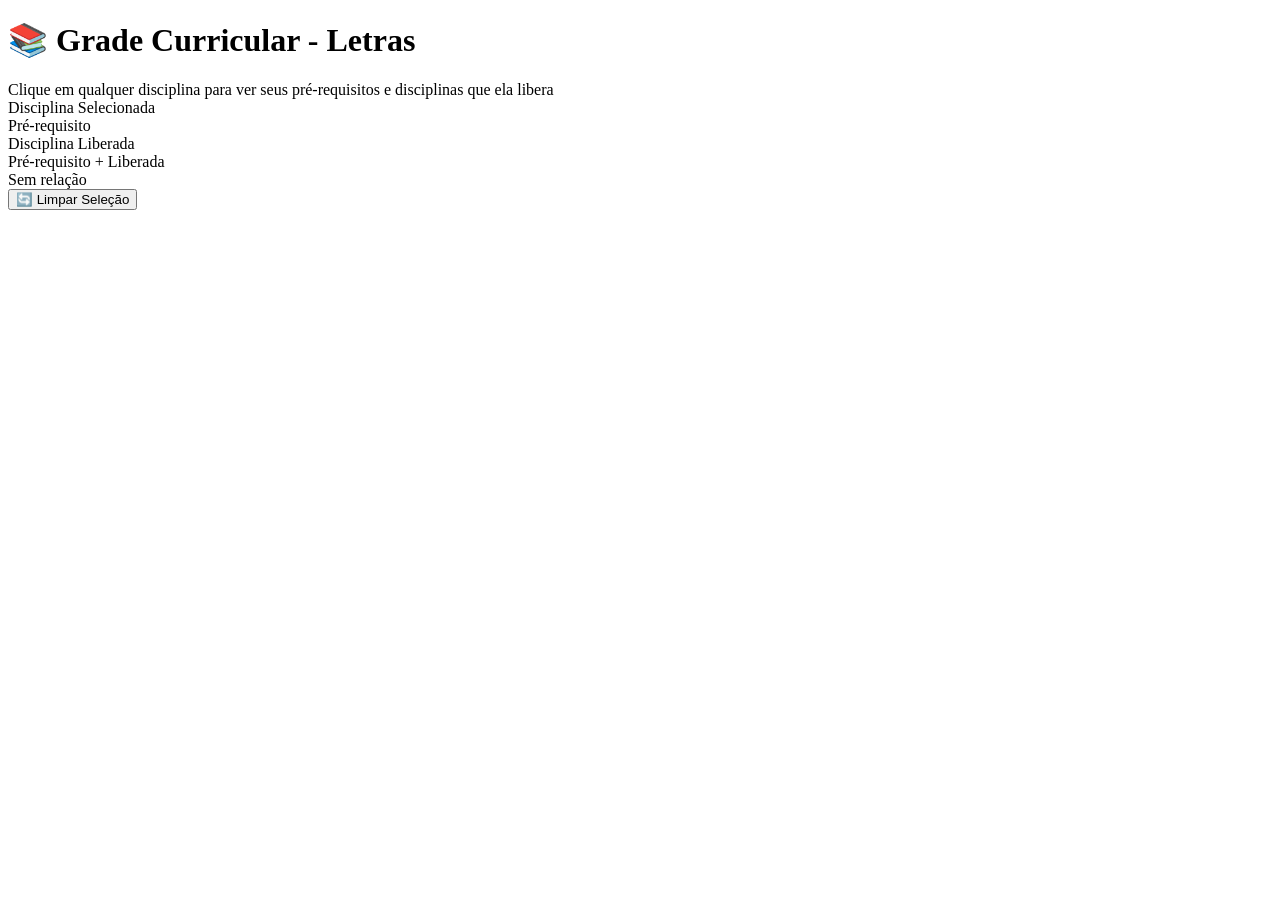
==== basic/index.html @ 06f223c5 "feat: html basic file" ====
<!DOCTYPE html>
<html lang="pt-BR">
<head>
    <meta charset="UTF-8">
    <meta name="viewport" content="width=device-width, initial-scale=1.0">
    <title>Visualização de Currículo - Dependências de Disciplinas</title>
    <link rel="stylesheet" href="styles.css">
</head>
<body>
<div class="container">
    <h1>📚 Grade Curricular - Letras</h1>
    <div class="subtitle">Clique em qualquer disciplina para ver seus pré-requisitos e disciplinas que ela libera</div>

    <div class="legend">
        <div class="legend-item"><div class="legend-color selected"></div><span>Disciplina Selecionada</span></div>
        <div class="legend-item"><div class="legend-color prerequisite"></div><span>Pré-requisito</span></div>
        <div class="legend-item"><div class="legend-color unlocked"></div><span>Disciplina Liberada</span></div>
        <div class="legend-item"><div class="legend-color both"></div><span>Pré-requisito + Liberada</span></div>
        <div class="legend-item"><div class="legend-color" style="background: white;"></div><span>Sem relação</span></div>
    </div>

    <button onclick="resetSelection()">🔄 Limpar Seleção</button>

    <div id="curriculum-container"></div>
</div>

<script src="data.js"></script>
<script src="script.js"></script>
</body>
</html>
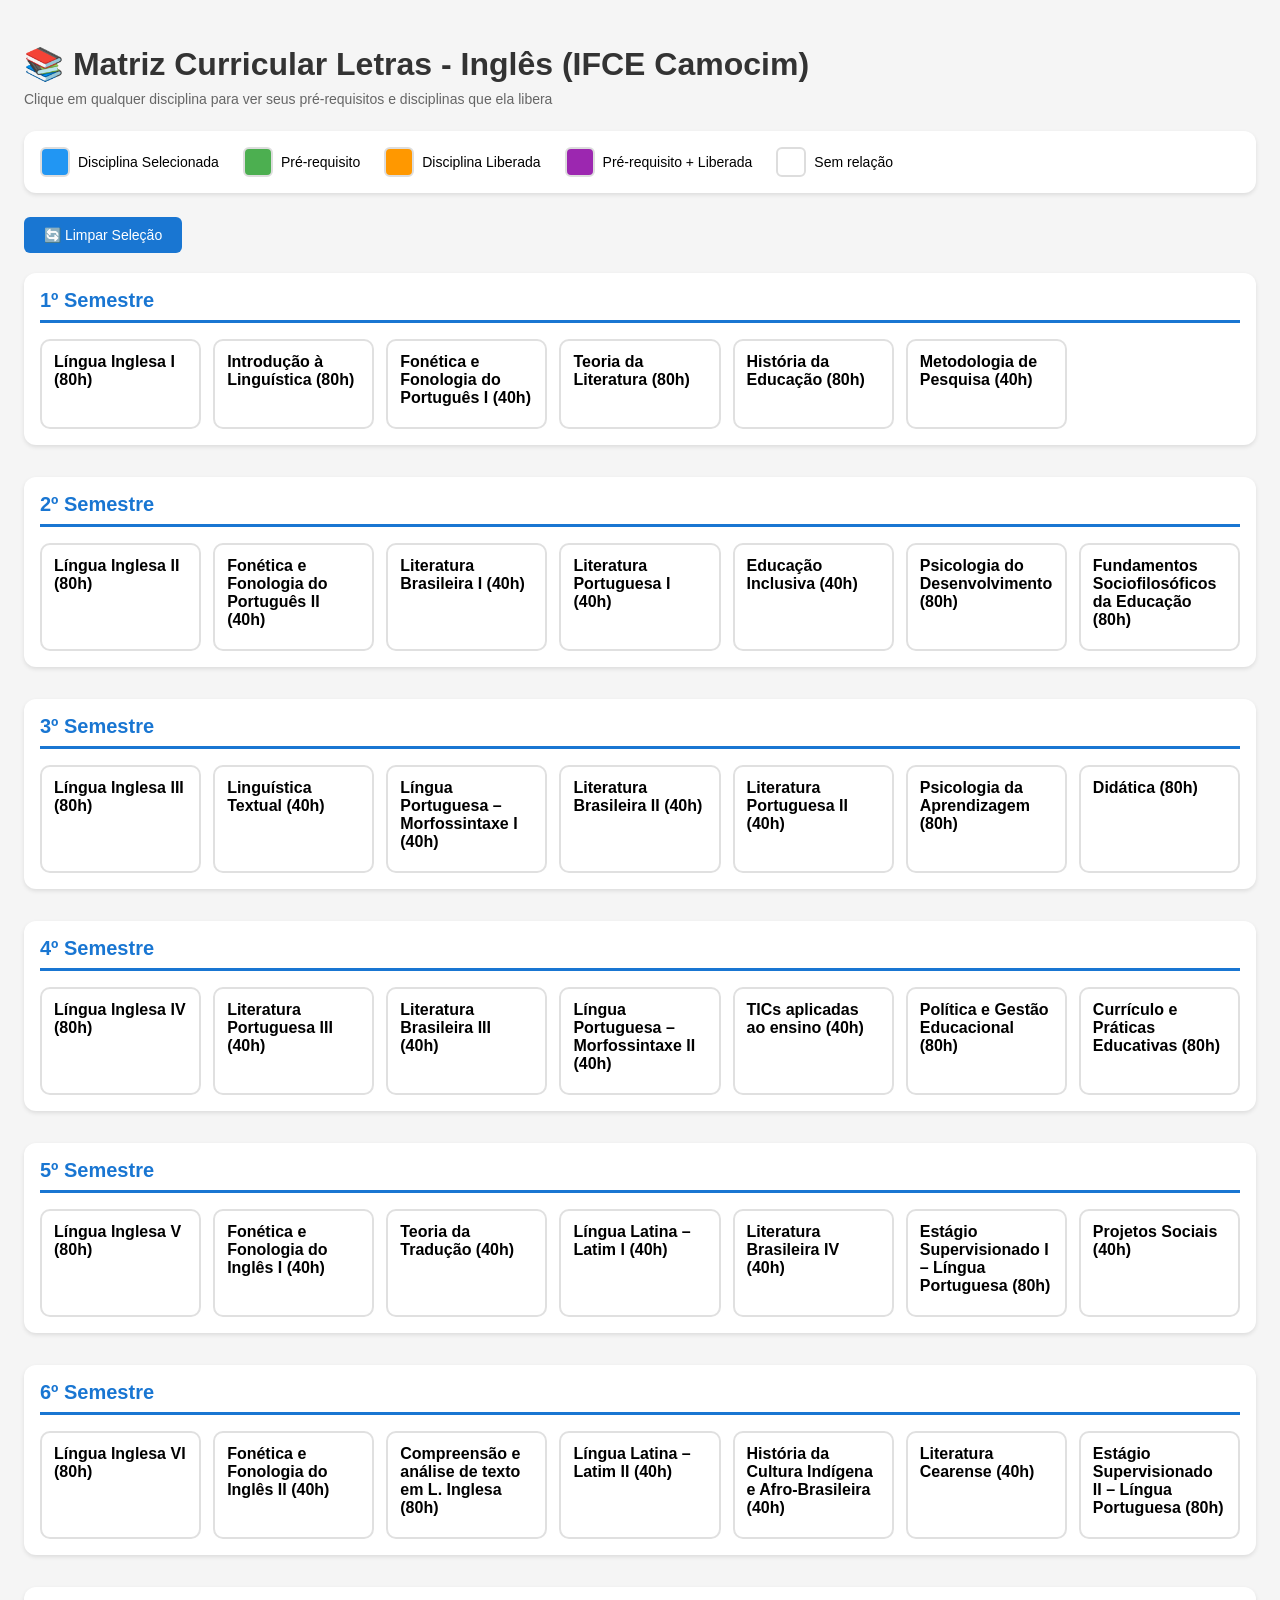
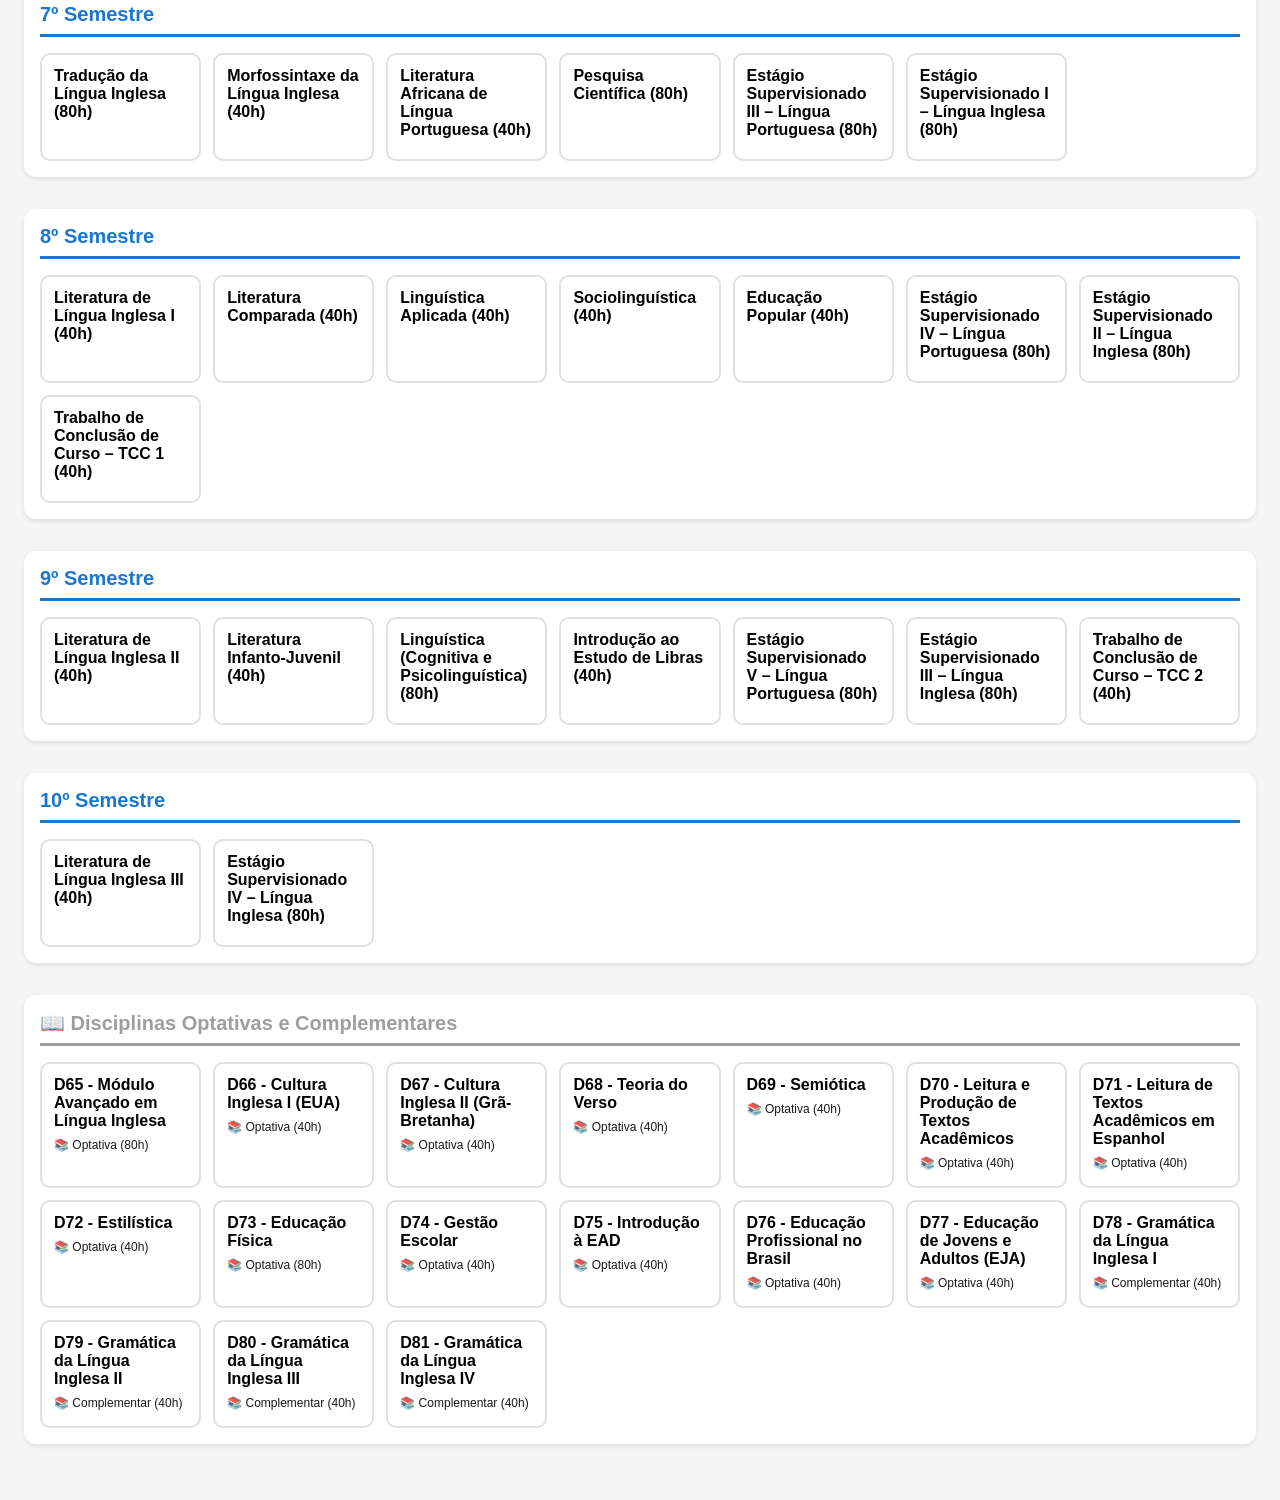
==== commit 8d0eb820: "Update index.html" ====
--- a/basic/index.html
+++ b/basic/index.html
@@ -8,7 +8,7 @@
 </head>
 <body>
 <div class="container">
-    <h1>📚 Grade Curricular - Letras</h1>
+    <h1>📚 Matriz Curricular Letras - Inglês (IFCE Camocim)</h1>
     <div class="subtitle">Clique em qualquer disciplina para ver seus pré-requisitos e disciplinas que ela libera</div>
 
     <div class="legend">
--- a/basic/styles.css
+++ b/basic/styles.css
@@ -0,0 +1,212 @@
+* {
+    box-sizing: border-box;
+}
+
+body {
+    margin: 0;
+    padding: 24px;
+    font-family: -apple-system, BlinkMacSystemFont, 'Segoe UI', Roboto, 'Helvetica Neue', sans-serif;
+    background: #f5f5f5;
+}
+
+.container {
+    max-width: 1400px;
+    margin: 0 auto;
+}
+
+h1 {
+    color: #333;
+    margin-bottom: 8px;
+}
+
+.subtitle {
+    color: #666;
+    margin-bottom: 24px;
+    font-size: 14px;
+}
+
+.semester-section {
+    margin-bottom: 32px;
+    background: white;
+    border-radius: 12px;
+    padding: 16px;
+    box-shadow: 0 2px 4px rgba(0, 0, 0, 0.1);
+}
+
+.semester-title {
+    font-size: 20px;
+    font-weight: bold;
+    margin: 0 0 16px 0;
+    padding-bottom: 8px;
+    border-bottom: 3px solid #1976d2;
+    color: #1976d2;
+}
+
+.semester-title.optional {
+    border-bottom-color: #9e9e9e;
+    color: #9e9e9e;
+}
+
+.grid {
+    display: grid;
+    grid-template-columns: repeat(auto-fill, minmax(150px, 1fr));
+    gap: 12px;
+}
+
+.card {
+    background: white;
+    border: 2px solid #e0e0e0;
+    border-radius: 10px;
+    padding: 12px;
+    cursor: pointer;
+    transition: all 0.2s ease;
+    position: relative;
+}
+
+.card:hover {
+    transform: translateY(-2px);
+    box-shadow: 0 4px 12px rgba(0, 0, 0, 0.15);
+}
+
+/* Estados das disciplinas */
+.card.selected {
+    background: #2196f3;
+    border-color: #0d47a1;
+    color: white;
+}
+
+.card.prerequisite {
+    background: #4caf50;
+    border-color: #1b5e20;
+    color: white;
+}
+
+.card.unlocked {
+    background: #ff9800;
+    border-color: #e65100;
+    color: white;
+}
+
+.card.prerequisite.unlocked {
+    background: #9c27b0;
+    border-color: #4a148c;
+    color: white;
+}
+
+/* Override para textos escuros em fundos claros (caso de conflito) */
+.card h3,
+.card p {
+    margin: 0;
+}
+
+.card h3 {
+    font-size: 16px;
+    font-weight: 600;
+    margin-bottom: 8px;
+}
+
+.card p {
+    font-size: 12px;
+    margin: 4px 0;
+    opacity: 0.9;
+}
+
+.card .workload {
+    font-size: 11px;
+    margin-top: 8px;
+    font-weight: 500;
+}
+
+.legend {
+    background: white;
+    padding: 16px;
+    border-radius: 12px;
+    margin-bottom: 24px;
+    display: flex;
+    gap: 24px;
+    flex-wrap: wrap;
+    box-shadow: 0 2px 4px rgba(0, 0, 0, 0.1);
+}
+
+.legend-item {
+    display: flex;
+    align-items: center;
+    gap: 8px;
+    font-size: 14px;
+}
+
+.legend-color {
+    width: 30px;
+    height: 30px;
+    border-radius: 6px;
+    border: 2px solid #ddd;
+}
+
+.legend-color.selected {
+    background: #2196f3;
+}
+
+.legend-color.prerequisite {
+    background: #4caf50;
+}
+
+.legend-color.unlocked {
+    background: #ff9800;
+}
+
+.legend-color.both {
+    background: #9c27b0;
+}
+
+button {
+    background: #1976d2;
+    color: white;
+    border: none;
+    padding: 10px 20px;
+    border-radius: 6px;
+    cursor: pointer;
+    font-size: 14px;
+    margin-bottom: 20px;
+    transition: 0.2s;
+}
+
+button:hover {
+    background: #0d47a1;
+}
+
+@media (max-width: 768px) {
+    body {
+        padding: 12px;
+    }
+
+    .grid {
+        grid-template-columns: 1fr;
+    }
+}
+
+.controls {
+    display: flex;
+    align-items: center;
+    justify-content: space-between;
+    flex-wrap: wrap;
+    gap: 16px;
+    margin-bottom: 20px;
+}
+
+.shortcut-hint {
+    background: #e8eaf6;
+    padding: 8px 16px;
+    border-radius: 8px;
+    font-size: 13px;
+    color: #333;
+}
+
+kbd {
+    background: #333;
+    color: white;
+    padding: 2px 6px;
+    border-radius: 4px;
+    font-family: monospace;
+    font-size: 12px;
+    margin: 0 2px;
+}
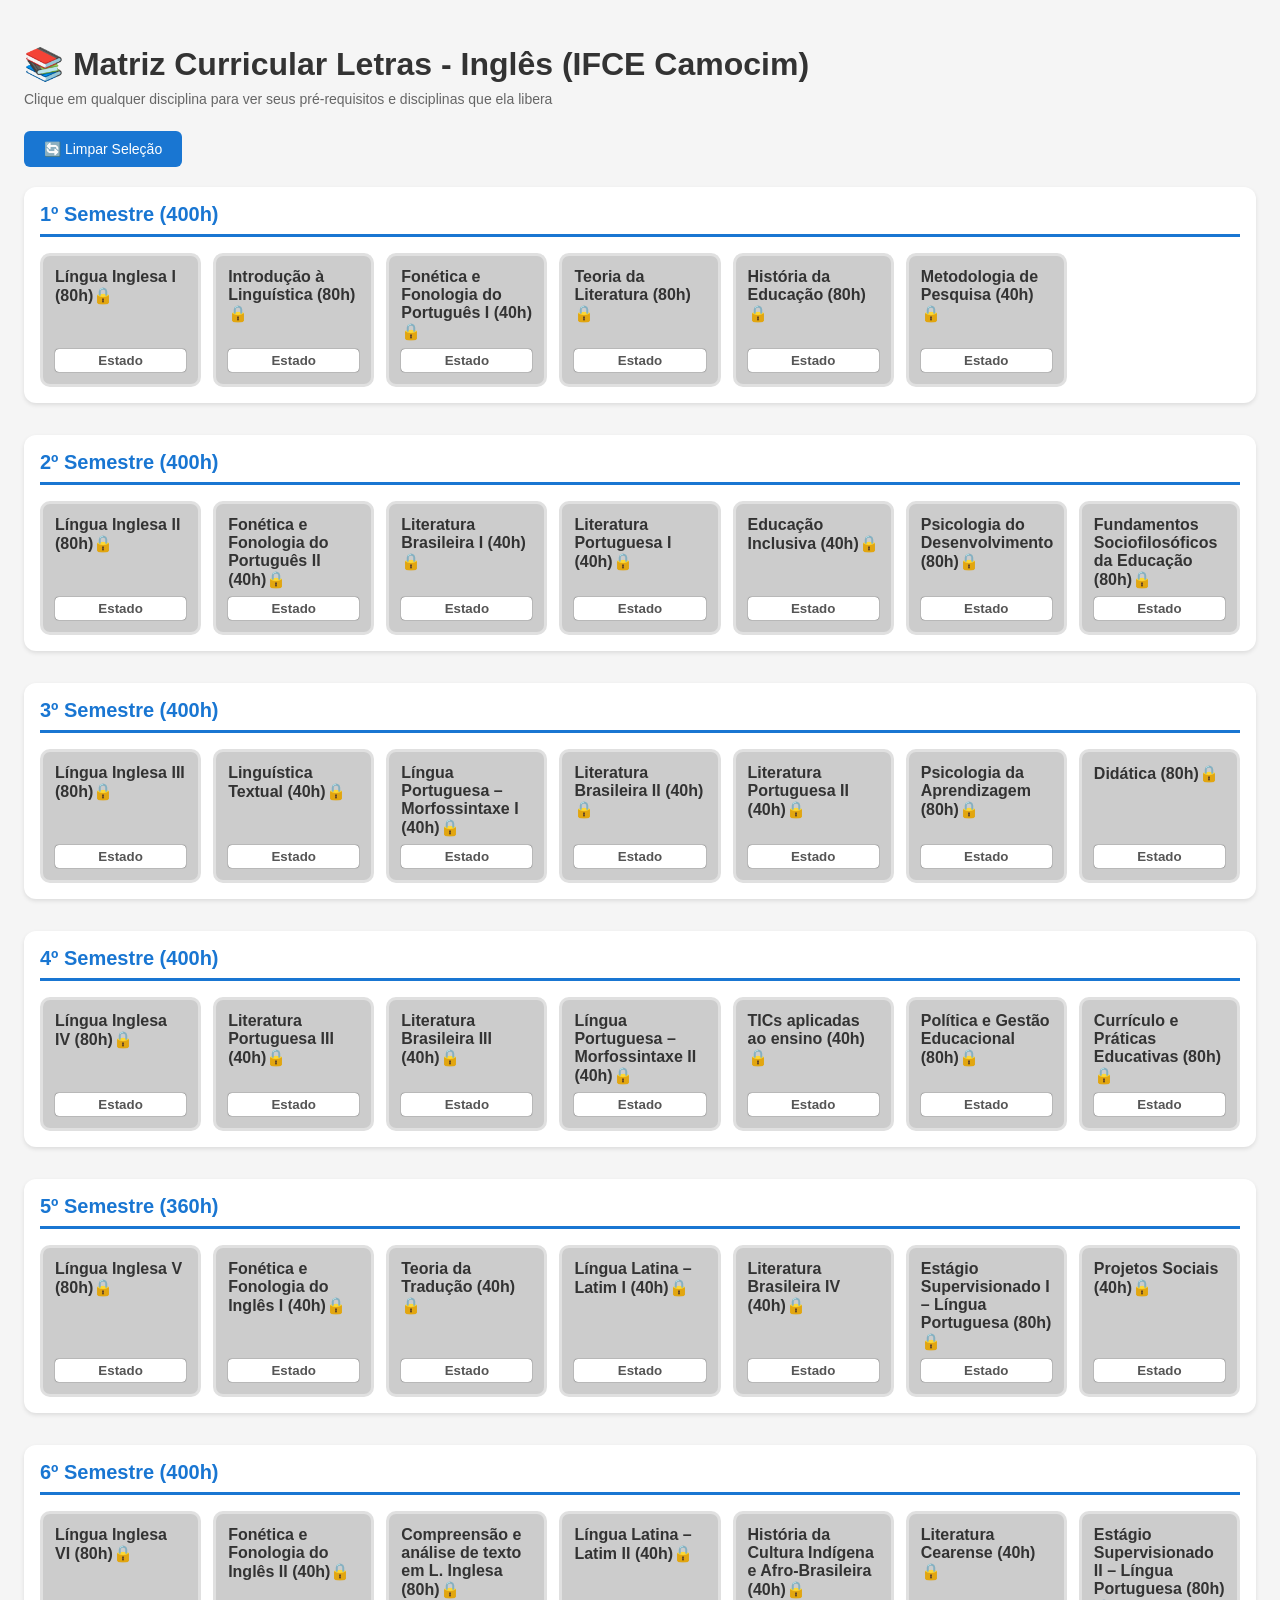
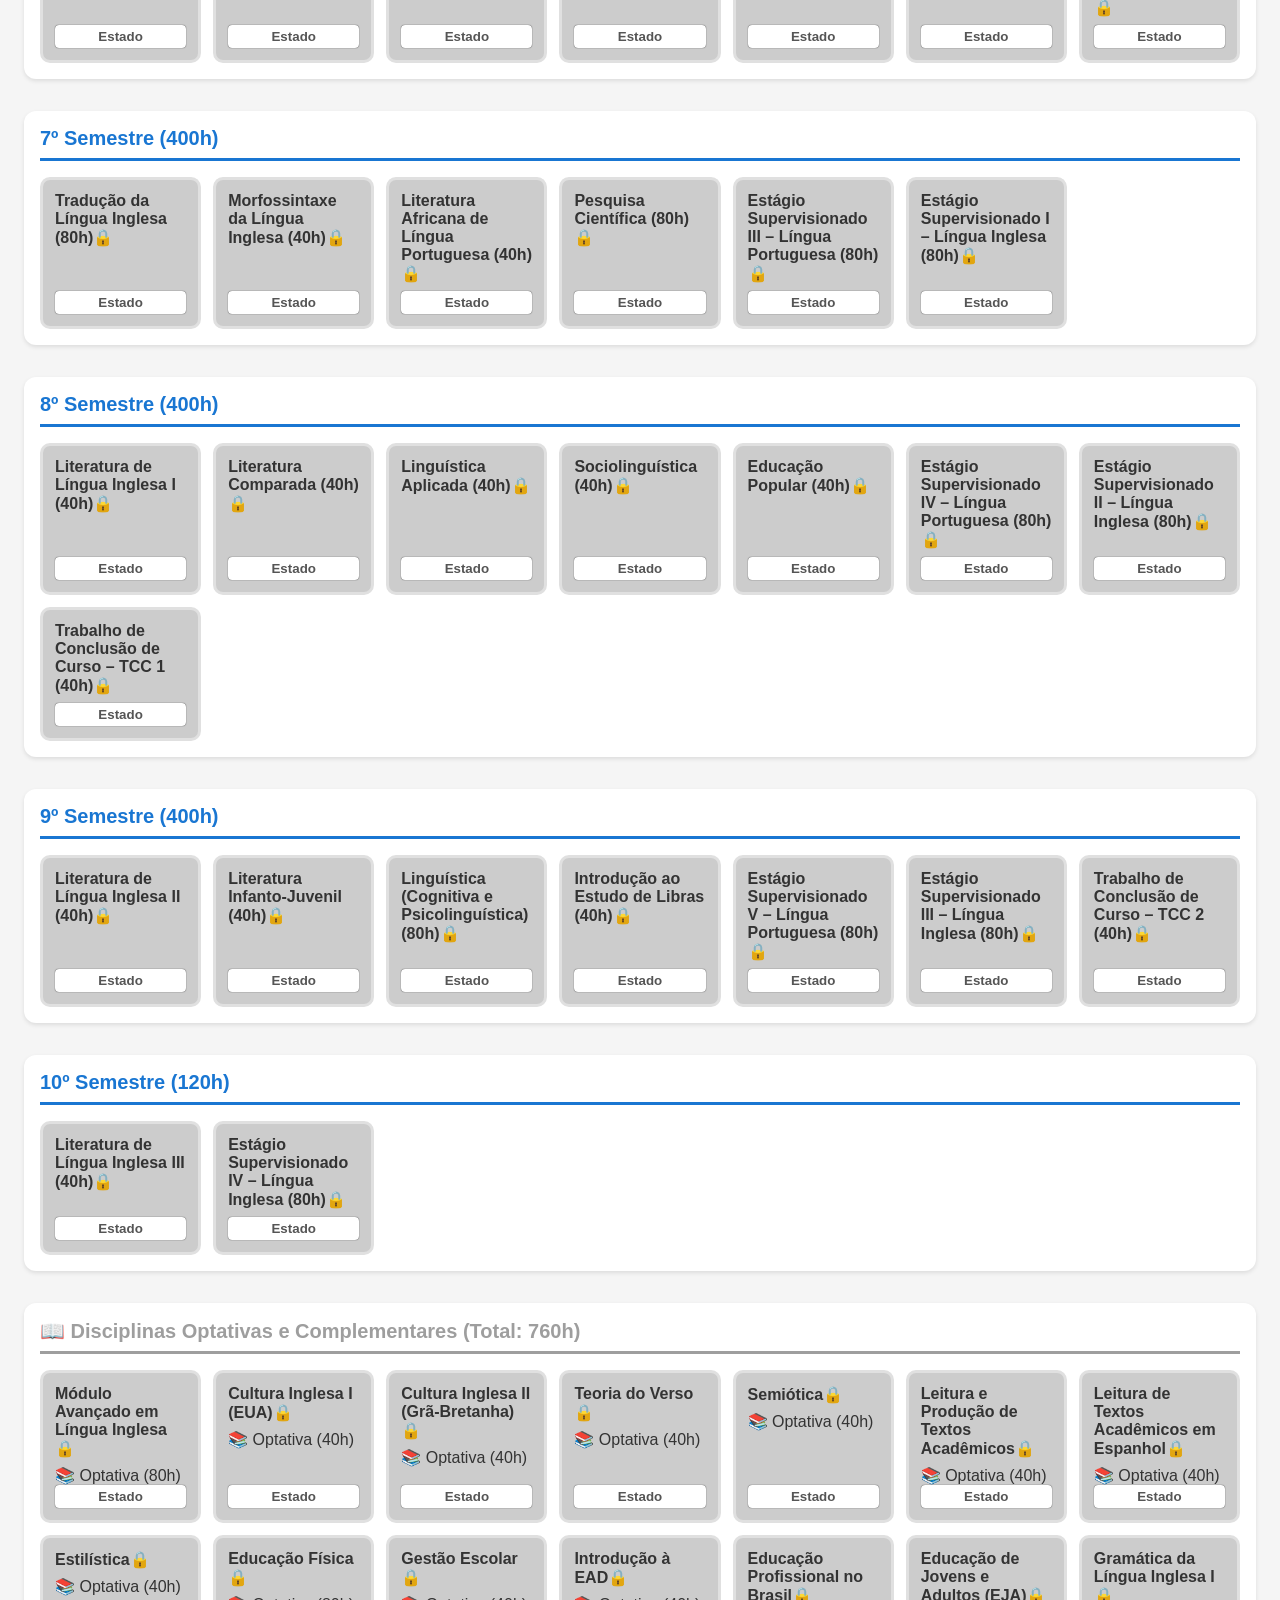
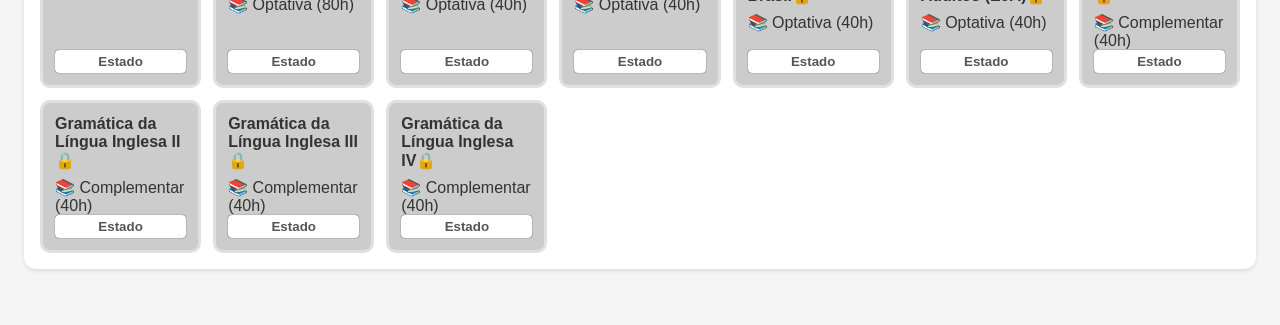
==== commit e0acf8a8: "feat: add status menu popover to HTML - Add status-menu div with popover attribute - Include buttons" ====
--- a/basic/index.html
+++ b/basic/index.html
@@ -10,18 +10,20 @@
 <div class="container">
     <h1>📚 Matriz Curricular Letras - Inglês (IFCE Camocim)</h1>
     <div class="subtitle">Clique em qualquer disciplina para ver seus pré-requisitos e disciplinas que ela libera</div>
-
-    <div class="legend">
-        <div class="legend-item"><div class="legend-color selected"></div><span>Disciplina Selecionada</span></div>
-        <div class="legend-item"><div class="legend-color prerequisite"></div><span>Pré-requisito</span></div>
-        <div class="legend-item"><div class="legend-color unlocked"></div><span>Disciplina Liberada</span></div>
-        <div class="legend-item"><div class="legend-color both"></div><span>Pré-requisito + Liberada</span></div>
-        <div class="legend-item"><div class="legend-color" style="background: white;"></div><span>Sem relação</span></div>
+<div>
     </div>
 
     <button onclick="resetSelection()">🔄 Limpar Seleção</button>
 
     <div id="curriculum-container"></div>
+
+    <div id="status-menu" class="status-menu" popover>
+        <button data-status="completed">✅ Aprovada</button>
+        <button data-status="current">⏳ Cursando</button>
+        <button data-status="failed">❌ Reprovada</button>
+        <hr>
+        <button data-status="">Restaurar</button>
+    </div>
 </div>
 
 <script src="data.js"></script>
--- a/basic/styles.css
+++ b/basic/styles.css
@@ -6,7 +6,7 @@
     margin: 0;
     padding: 24px;
     font-family: -apple-system, BlinkMacSystemFont, 'Segoe UI', Roboto, 'Helvetica Neue', sans-serif;
-    background: #f5f5f5;
+    background-color: #f5f5f5;
 }
 
 .container {
@@ -27,7 +27,7 @@
 
 .semester-section {
     margin-bottom: 32px;
-    background: white;
+    background-color: #fff;
     border-radius: 12px;
     padding: 16px;
     box-shadow: 0 2px 4px rgba(0, 0, 0, 0.1);
@@ -54,13 +54,15 @@
 }
 
 .card {
-    background: white;
-    border: 2px solid #e0e0e0;
+    position: relative;
+    padding: 12px;
+    display: flex;
+    flex-direction: column;
+    justify-content: space-between;
+    border: 3px solid #e0e0e0;
     border-radius: 10px;
-    padding: 12px;
     cursor: pointer;
     transition: all 0.2s ease;
-    position: relative;
 }
 
 .card:hover {
@@ -68,34 +70,72 @@
     box-shadow: 0 4px 12px rgba(0, 0, 0, 0.15);
 }
 
-/* Estados das disciplinas */
+.card.default {
+    background-color: #ccc;
+    color: #333;
+}
+
 .card.selected {
-    background: #2196f3;
-    border-color: #0d47a1;
-    color: white;
-}
-
-.card.prerequisite {
-    background: #4caf50;
+    background-color: #2196f3;
+    color: #fff;
+    transform: translateY(-4px);
+    box-shadow: #333a 0 4px 5px;
+}
+
+.card:active {
+    background-color: #fff;
+    color: #000;
+    transform: translateY(-4px);
+    box-shadow: #333a 0 4px 5px;
+}
+
+.card.border-prerequisite {
     border-color: #1b5e20;
-    color: white;
-}
-
-.card.unlocked {
-    background: #ff9800;
-    border-color: #e65100;
-    color: white;
-}
-
-.card.prerequisite.unlocked {
-    background: #9c27b0;
-    border-color: #4a148c;
-    color: white;
-}
-
-/* Override para textos escuros em fundos claros (caso de conflito) */
+}
+
+.card[data-relation="unlocked"] h3::after {
+    content: "🔓";
+}
+
+.card[data-relation="prerequisite"],
+.card[data-status="completed"] {
+    border-color: #4caf50;
+}
+
+.card[data-relation="both"] {
+    border-color: #800080;
+}
+
+.card[data-relation="unlocked"] {
+    background-color: #eee;
+    box-shadow: 0 0 5px 1px #ffa500;
+}
+
+.card[data-relation="unlocked"]:hover {
+    transform: translateY(-4px);
+    box-shadow: 0 1px 5px 1px #ffa500;
+}
+
+.card[data-status="completed"] {
+    background-color: #4caf50;
+    color: #fff;
+}
+
+.card[data-status="completed"] h3::after {
+    content: "✅";
+}
+
+.card[data-status="current"] h3::after {
+    content: "⏳";
+}
+
+.card[data-status="failed"] h3::after {
+    content: "❌";
+}
+
 .card h3,
 .card p {
+    position: relative;
     margin: 0;
 }
 
@@ -105,12 +145,82 @@
     margin-bottom: 8px;
 }
 
-.card p {
-    font-size: 12px;
-    margin: 4px 0;
-    opacity: 0.9;
-}
-
+.card h3::after {
+    content: "🔒";
+}
+
+.card-menu-btn {
+    display: flex;
+    justify-content: center;
+    align-items: center;
+    padding: 4px 8px;
+    background-color: #fff;
+    color: #555;
+    font-weight: bold;
+    font-family: -apple-system, BlinkMacSystemFont, 'Segoe UI', Roboto, 'Helvetica Neue', sans-serif;
+    border: none;
+    border-radius: 4px;
+    box-shadow: #000 0 0 1px;
+    transition: all 0.2s ease;
+}
+
+.card-menu-btn:hover {
+    background-color: #4caf50;
+    color: #fff;
+}
+
+.container > button {
+    background-color: #1976d2;
+    color: #fff;
+    border: none;
+    padding: 10px 20px;
+    border-radius: 6px;
+    cursor: pointer;
+    font-size: 14px;
+    margin-bottom: 20px;
+    transition: 0.2s;
+}
+
+.container > button:hover {
+    background-color: #0d47a1;
+}
+
+@media (max-width: 768px) {
+    body {
+        padding: 12px;
+    }
+
+    .grid {
+        grid-template-columns: 1fr;
+    }
+}
+
+.status-menu {
+    position: fixed;
+    right: 0;
+    left: 0;
+    width: 200px;
+    background-color: #fff;
+    border: 1px solid #ccc;
+    border-radius: 8px;
+    box-shadow: 0 6px 18px rgba(0, 0, 0, .2);
+    overflow: hidden;
+    z-index: 9999;
+}
+
+.status-menu button {
+    display: block;
+    width: 100%;
+    padding: 10px 16px;
+    text-align: left;
+    background-color: none;
+    border: none;
+    cursor: pointer;
+}
+
+.status-menu button:hover {
+    background-color: #f5f5f5;
+}
 .card .workload {
     font-size: 11px;
     margin-top: 8px;
@@ -118,7 +228,7 @@
 }
 
 .legend {
-    background: white;
+    background-color: #fff;
     padding: 16px;
     border-radius: 12px;
     margin-bottom: 24px;
@@ -127,86 +237,3 @@
     flex-wrap: wrap;
     box-shadow: 0 2px 4px rgba(0, 0, 0, 0.1);
 }
-
-.legend-item {
-    display: flex;
-    align-items: center;
-    gap: 8px;
-    font-size: 14px;
-}
-
-.legend-color {
-    width: 30px;
-    height: 30px;
-    border-radius: 6px;
-    border: 2px solid #ddd;
-}
-
-.legend-color.selected {
-    background: #2196f3;
-}
-
-.legend-color.prerequisite {
-    background: #4caf50;
-}
-
-.legend-color.unlocked {
-    background: #ff9800;
-}
-
-.legend-color.both {
-    background: #9c27b0;
-}
-
-button {
-    background: #1976d2;
-    color: white;
-    border: none;
-    padding: 10px 20px;
-    border-radius: 6px;
-    cursor: pointer;
-    font-size: 14px;
-    margin-bottom: 20px;
-    transition: 0.2s;
-}
-
-button:hover {
-    background: #0d47a1;
-}
-
-@media (max-width: 768px) {
-    body {
-        padding: 12px;
-    }
-
-    .grid {
-        grid-template-columns: 1fr;
-    }
-}
-
-.controls {
-    display: flex;
-    align-items: center;
-    justify-content: space-between;
-    flex-wrap: wrap;
-    gap: 16px;
-    margin-bottom: 20px;
-}
-
-.shortcut-hint {
-    background: #e8eaf6;
-    padding: 8px 16px;
-    border-radius: 8px;
-    font-size: 13px;
-    color: #333;
-}
-
-kbd {
-    background: #333;
-    color: white;
-    padding: 2px 6px;
-    border-radius: 4px;
-    font-family: monospace;
-    font-size: 12px;
-    margin: 0 2px;
-}
